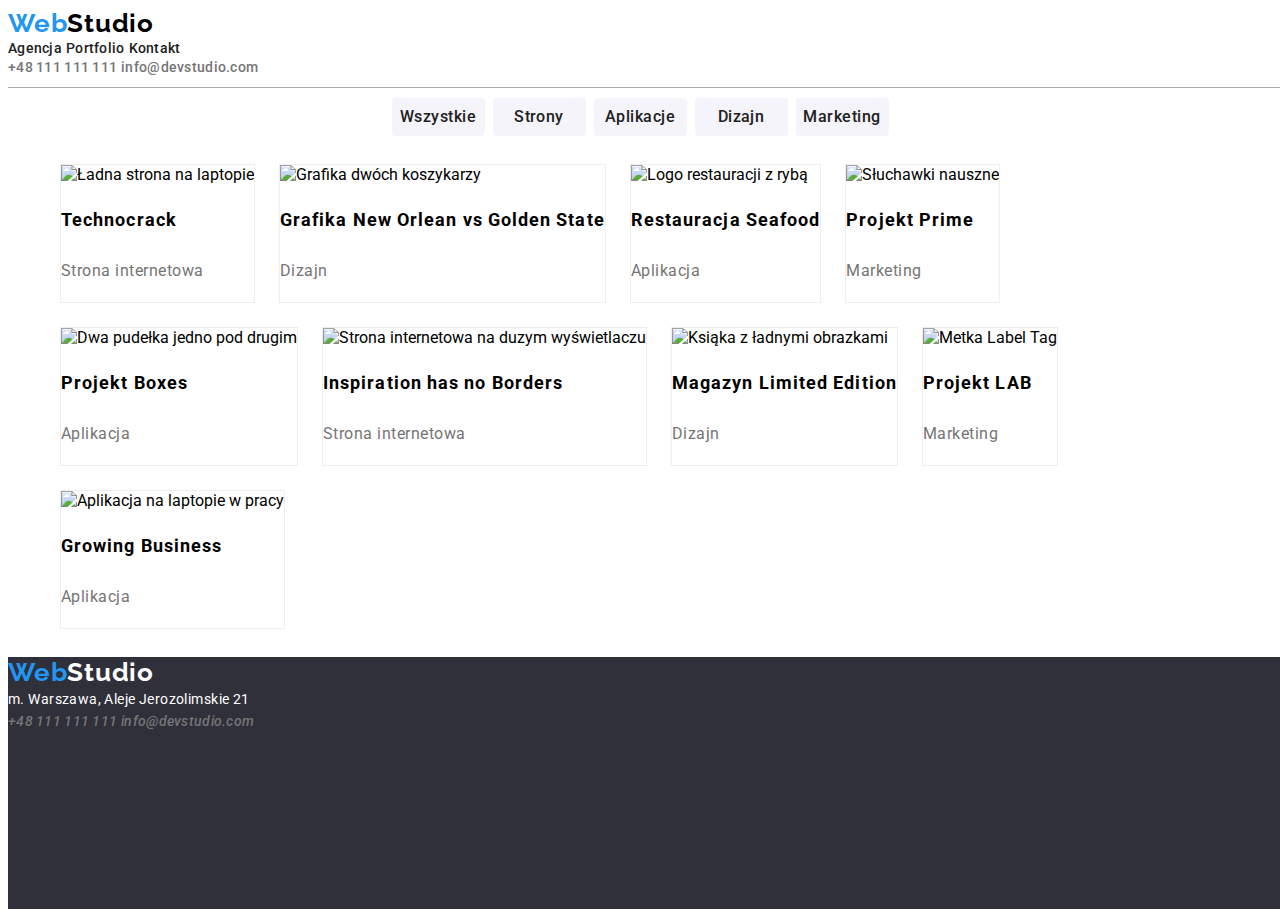
==== portfolio.html @ a6009a4e "More hotfixes." ====
<!DOCTYPE html>
<html lang="pl">
  <head>
    <meta charset="UTF-8" />
    <meta name="viewport" content="width=device-width, initial-scale=1.0" />
    <title>Portfolio.</title>
    <link rel="stylesheet" href="/css/portfolio.css" type="text/css" />
    <link rel="preconnect" href="https://fonts.googleapis.com" />
    <link rel="preconnect" href="https://fonts.gstatic.com" crossorigin />
    <link
      href="https://fonts.googleapis.com/css2?family=Raleway:wght@700&family=Roboto:wght@400;500;700;900&display=swap"
      rel="stylesheet"
    />
  </head>
  <body>
    <header class="header">
      <div class="header__position">
        <div class="logo__position">
          <a href="studio.html" class="logo"
            ><span class="first">Web</span>Studio</a
          >
        </div>
        <nav class="navi">
          <a href="#" target="_blank">Agencja</a>
          <a href="portfolio.html">Portfolio</a>
          <a href="#" target="_blank">Kontakt</a>
        </nav>
        <a href="tel:+48111111111" class="contact">+48 111 111 111</a>
        <a href="info@devstudio.com" class="contact">info@devstudio.com</a>
      </div>
    </header>
    <main>
      <div class="buttons">
        <button type="button" class="button">Wszystkie</button>
        <button type="button" class="button">Strony</button>
        <button type="button" class="button">Aplikacje</button>
        <button type="button" class="button">Dizajn</button>
        <button type="button" class="button">Marketing</button>
      </div>
      <!-- To do: FIGURE BELOW INSTEAD OF IMG -->
      <div class="container">
        <div class="container__position">
          <ul class="app__container">
            <li class="app__list">
              <img
                src="images-portfolio/img.jpg"
                alt="Ładna strona na laptopie"
                width="370px"
                height="294px"
              />
              <p class="app__item__header">Technocrack</p>
              <p class="app__item__description">Strona internetowa</p>
            </li>
            <li class="app__list">
              <img
                src="images-portfolio/img-2.jpg"
                alt="Grafika dwóch koszykarzy"
                width="370px"
                height="294px"
              />
              <p class="app__item__header">
                Grafika New Orlean vs Golden State
              </p>
              <p class="app__item__description">Dizajn</p>
            </li>
            <li class="app__list">
              <img
                src="images-portfolio/img-3.jpg"
                alt="Logo restauracji z rybą"
                width="370px"
                height="294px"
              />
              <p class="app__item__header">Restauracja Seafood</p>
              <p class="app__item__description">Aplikacja</p>
            </li>
            <li class="app__list">
              <img
                src="images-portfolio/img-4.jpg"
                alt="Słuchawki nauszne"
                width="370px"
                height="294px"
              />
              <p class="app__item__header">Projekt Prime</p>
              <p class="app__item__description">Marketing</p>
            </li>
            <li class="app__list">
              <img
                src="images-portfolio/img-5.jpg"
                alt="Dwa pudełka jedno pod drugim"
                width="370px"
                height="294px"
              />
              <p class="app__item__header">Projekt Boxes</p>
              <p class="app__item__description">Aplikacja</p>
            </li>
            <li class="app__list">
              <img
                src="images-portfolio/img-6.jpg"
                alt="Strona internetowa na duzym wyświetlaczu"
                width="370px"
                height="294px"
              />
              <p class="app__item__header">Inspiration has no Borders</p>
              <p class="app__item__description">Strona internetowa</p>
            </li>
            <li class="app__list">
              <img
                src="images-portfolio/img-7.jpg"
                alt="Ksiąka z ładnymi obrazkami"
                width="370px"
                height="294px"
              />
              <p class="app__item__header">Magazyn Limited Edition</p>
              <p class="app__item__description">Dizajn</p>
            </li>
            <li class="app__list">
              <img
                src="images-portfolio/img-8.jpg"
                alt="Metka Label Tag"
                width="370px"
                height="294px"
              />
              <p class="app__item__header">Projekt LAB</p>
              <p class="app__item__description">Marketing</p>
            </li>
            <li class="app__list">
              <img
                src="images-portfolio/img-9.jpg"
                alt="Aplikacja na laptopie w pracy"
                width="370px"
                height="294px"
              />
              <p class="app__item__header">Growing Business</p>
              <p class="app__item__description">Aplikacja</p>
            </li>
          </ul>
        </div>
      </div>
    </main>
    <footer>
      <div class="footer">
        <a href="#" target="_blank" class="logo"
          ><span class="logo__section">Web</span
          ><span class="logo__section__second">Studio</span></a
        >
        <address>
          <span class="city__street">m. Warszawa, Aleje Jerozolimskie 21 </span>
          <br />
          <a href="tel:+48111111111" class="foot contact">+48 111 111 111</a>
          <a href="mailto:info@devstudio.com" class="foot contact"
            >info@devstudio.com</a
          >
        </address>
      </div>
    </footer>
  </body>
</html>
---- css/portfolio.css ----
/* ADMIN */

:root {
  --brand-color: #2196f3;
  --brand-font: "Roboto", Arial, sans-serif;
}

* {
  box-sizing: border-box;
}

/* BODY */

body {
  font-family: var(--brand-font);
  color: #000;
}

/* HEADER */

.header {
  width: 1600px;
  height: 80px;
  border-bottom: solid 1px rgb(170, 170, 170);
}

.logo {
  font-family: Raleway;
  color: #000;
  font-size: 26px;
  font-weight: 700;
  letter-spacing: 0.78px;
  text-decoration: none;
}

.logo span {
  color: var(--brand-color);
}

.navi a {
  color: #212121;
  font-family: Roboto;
  font-size: 14px;
  font-weight: 500;
  letter-spacing: 0.28px;
  text-decoration: none;
}

.navi a:hover {
  color: var(--brand-color);
}

.contact {
  text-decoration: none;
  color: #757575;
  font-family: Roboto;
  font-size: 14px;
  font-weight: 500;
  letter-spacing: 0.28px;
}

.contact:hover {
  color: var(--brand-color);
}

/* MAIN CONTENT */

.buttons {
  padding-top: 10px;
  display: flex;
  justify-content: center;
  gap: 8px;
}

.button {
  color: #212121;
  text-align: center;
  font-family: Roboto;
  font-size: 16px;
  font-weight: 500;
  line-height: 26px; /* 162.5% */
  letter-spacing: 0.48px;
  width: 93px;
  height: 38px;
  flex-shrink: 0;
  border: 4px;
  border-radius: 4px;
  background: #f5f4fa;
  cursor: pointer;
}

.button:hover {
  color: #f5f4fa;
  border-radius: 4px;
  background: #2196f3;
  /* shadow-middle */
  box-shadow: 0px 2px 2px 0px rgba(0, 0, 0, 0.12),
    0px 1px 2px 0px rgba(0, 0, 0, 0.08), 0px 3px 1px 0px rgba(0, 0, 0, 0.1);
}

/* FOOTER */

.footer {
  background: #2f303a;
  width: 1600px;
  height: 252px;
}

.logo {
  text-decoration: none;
}

.footer .logo__section {
  color: var(--brand-color);
  font-family: Raleway;
  font-size: 26px;
  font-style: normal;
  font-weight: 700;
  line-height: normal;
  letter-spacing: 0.78px;
}

.footer .logo__section__second {
  color: #fff;
  font-family: Raleway;
  font-size: 26px;
  font-style: normal;
  font-weight: 700;
  line-height: normal;
  letter-spacing: 0.78px;
}

.footer .city__street {
  color: #fff;
  font-family: Roboto;
  font-size: 14px;
  font-style: normal;
  font-weight: 400;
  line-height: 24px;
  letter-spacing: 0.42px;
}

.foot .contact {
  color: rgba(255, 255, 255, 0.6);
  font-family: Roboto;
  font-size: 14px;
  font-style: normal;
  font-weight: 400;
  line-height: 24px;
  letter-spacing: 0.42px;
}

.foot:hover .contact:hover {
  color: var(--brand-color);
}

/* TESTS */

.container {
  max-width: 1200px;
  justify-content: center;
  display: flex;
}

.app__list {
  display: inline-block;
  border: 1px solid #eee;
  text-align: justify;
  margin: 12px;
}

.app__item__header {
  font-size: 18px;
  font-weight: 700;
  line-height: 36px;
  letter-spacing: 1.08px;
}

.app__item__description {
  color: #757575;
  font-size: 16px;
  font-weight: 400;
  line-height: 30px;
  letter-spacing: 0.48px;
}

.app__container {
  display: flex;
  flex-wrap: wrap;
}

.container__position {
  padding: 0;
}
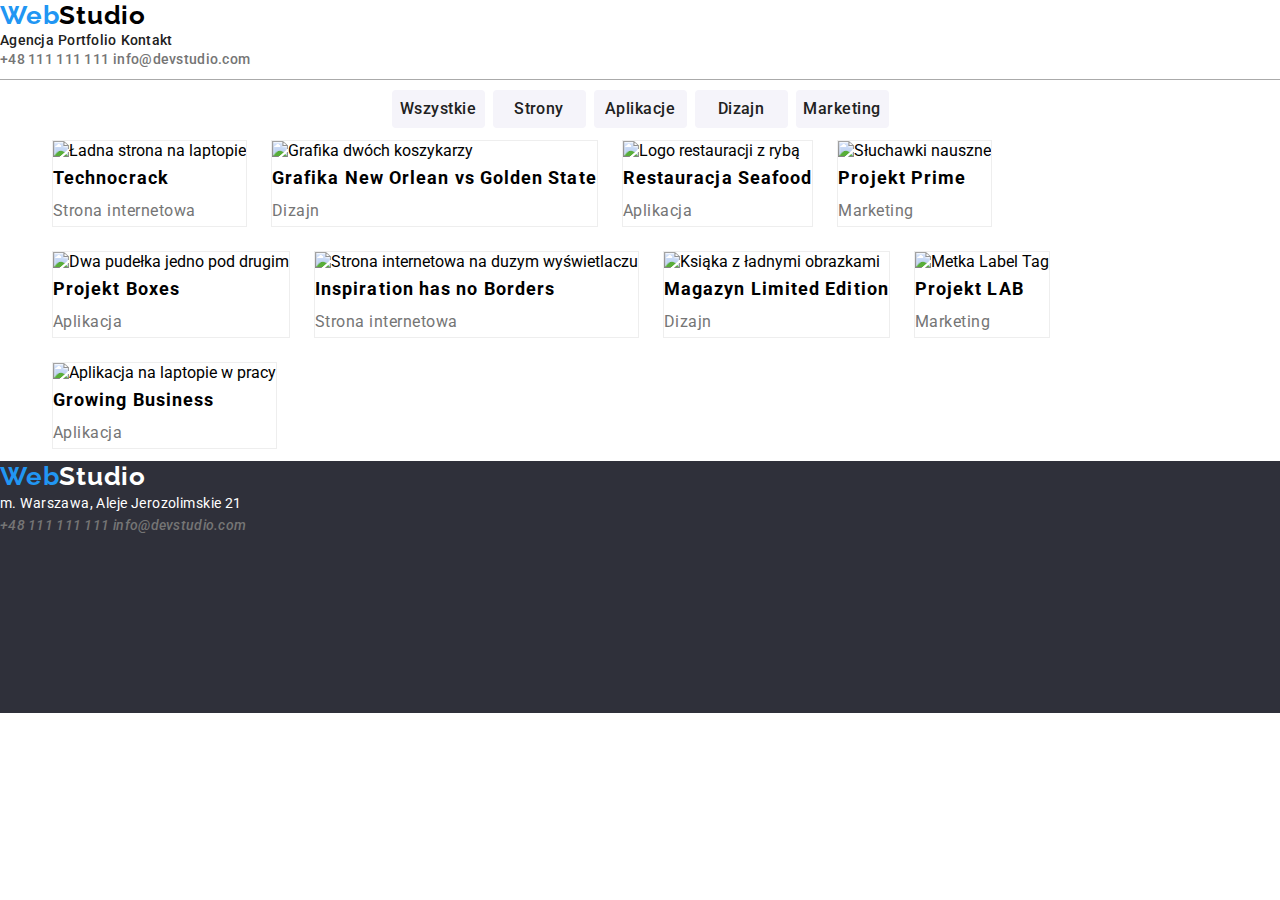
==== commit 5694966c: "portfolio main content list changed to figure list." ====
--- a/portfolio.html
+++ b/portfolio.html
@@ -10,6 +10,10 @@
     <link
       href="https://fonts.googleapis.com/css2?family=Raleway:wght@700&family=Roboto:wght@400;500;700;900&display=swap"
       rel="stylesheet"
+    />
+    <link
+      rel="stylesheet"
+      href="https://cdnjs.cloudflare.com/ajax/libs/normalize/8.0.1/normalize.min.css"
     />
   </head>
   <body>
@@ -42,6 +46,138 @@
         <div class="container__position">
           <ul class="app__container">
             <li class="app__list">
+              <figure>
+                <img
+                  src="images-portfolio/img.jpg"
+                  alt="Ładna strona na laptopie"
+                  width="370px"
+                  height="294px"
+                />
+                <figcaption>
+                  <p class="app__item__header">Technocrack</p>
+                  <p class="app__item__description">Strona internetowa</p>
+                </figcaption>
+              </figure>
+            </li>
+            <li class="app__list">
+              <figure>
+                <img
+                  src="images-portfolio/img-2.jpg"
+                  alt="Grafika dwóch koszykarzy"
+                  width="370px"
+                  height="294px"
+                />
+                <figcaption>
+                  <p class="app__item__header">
+                    Grafika New Orlean vs Golden State
+                  </p>
+                  <p class="app__item__description">Dizajn</p>
+                </figcaption>
+              </figure>
+            </li>
+            <li class="app__list">
+              <figure>
+                <img
+                  src="images-portfolio/img-3.jpg"
+                  alt="Logo restauracji z rybą"
+                  width="370px"
+                  height="294px"
+                />
+                <figcaption>
+                  <p class="app__item__header">Restauracja Seafood</p>
+                  <p class="app__item__description">Aplikacja</p>
+                </figcaption>
+              </figure>
+            </li>
+            <li class="app__list">
+              <figure>
+                <img
+                  src="images-portfolio/img-4.jpg"
+                  alt="Słuchawki nauszne"
+                  width="370px"
+                  height="294px"
+                />
+                <figcaption>
+                  <p class="app__item__header">Projekt Prime</p>
+                  <p class="app__item__description">Marketing</p>
+                </figcaption>
+              </figure>
+            </li>
+            <li class="app__list">
+              <figure>
+                <img
+                  src="images-portfolio/img-5.jpg"
+                  alt="Dwa pudełka jedno pod drugim"
+                  width="370px"
+                  height="294px"
+                />
+                <figcaption>
+                  <p class="app__item__header">Projekt Boxes</p>
+                  <p class="app__item__description">Aplikacja</p>
+                </figcaption>
+              </figure>
+            </li>
+            <li class="app__list">
+              <figure>
+                <img
+                  src="images-portfolio/img-6.jpg"
+                  alt="Strona internetowa na duzym wyświetlaczu"
+                  width="370px"
+                  height="294px"
+                />
+                <figcaption>
+                  <p class="app__item__header">Inspiration has no Borders</p>
+                  <p class="app__item__description">Strona internetowa</p>
+                </figcaption>
+              </figure>
+            </li>
+            <li class="app__list">
+              <figure>
+                <img
+                  src="images-portfolio/img-7.jpg"
+                  alt="Ksiąka z ładnymi obrazkami"
+                  width="370px"
+                  height="294px"
+                />
+                <figcaption>
+                  <p class="app__item__header">Magazyn Limited Edition</p>
+                  <p class="app__item__description">Dizajn</p>
+                </figcaption>
+              </figure>
+            </li>
+            <li class="app__list">
+              <figure>
+                <img
+                  src="images-portfolio/img-8.jpg"
+                  alt="Metka Label Tag"
+                  width="370px"
+                  height="294px"
+                />
+                <figcaption>
+                  <p class="app__item__header">Projekt LAB</p>
+                  <p class="app__item__description">Marketing</p>
+                </figcaption>
+              </figure>
+            </li>
+            <li class="app__list">
+              <figure>
+                <img
+                  src="images-portfolio/img-9.jpg"
+                  alt="Aplikacja na laptopie w pracy"
+                  width="370px"
+                  height="294px"
+                />
+                <figcaption>
+                  <p class="app__item__header">Growing Business</p>
+                  <p class="app__item__description">Aplikacja</p>
+                </figcaption>
+              </figure>
+            </li>
+          </ul>
+        </div>
+        <!-- <div class="container__position">
+          <ul class="app__container">
+            <li class="app__list">
               <img
                 src="images-portfolio/img.jpg"
                 alt="Ładna strona na laptopie"
@@ -134,7 +270,7 @@
               <p class="app__item__description">Aplikacja</p>
             </li>
           </ul>
-        </div>
+        </div> -->
       </div>
     </main>
     <footer>
--- a/css/portfolio.css
+++ b/css/portfolio.css
@@ -7,6 +7,7 @@
 
 * {
   box-sizing: border-box;
+  margin: 0;
 }
 
 /* BODY */
@@ -19,7 +20,7 @@
 /* HEADER */
 
 .header {
-  width: 1600px;
+  /* width: 1600px; */
   height: 80px;
   border-bottom: solid 1px rgb(170, 170, 170);
 }
@@ -39,7 +40,7 @@
 
 .navi a {
   color: #212121;
-  font-family: Roboto;
+  font-family: var(--brand-font);
   font-size: 14px;
   font-weight: 500;
   letter-spacing: 0.28px;
@@ -53,7 +54,7 @@
 .contact {
   text-decoration: none;
   color: #757575;
-  font-family: Roboto;
+  font-family: var(--brand-font);
   font-size: 14px;
   font-weight: 500;
   letter-spacing: 0.28px;
@@ -65,6 +66,10 @@
 
 /* MAIN CONTENT */
 
+.main__content.container {
+  display: flex;
+}
+
 .buttons {
   padding-top: 10px;
   display: flex;
@@ -75,7 +80,7 @@
 .button {
   color: #212121;
   text-align: center;
-  font-family: Roboto;
+  font-family: var(--brand-font);
   font-size: 16px;
   font-weight: 500;
   line-height: 26px; /* 162.5% */
@@ -92,7 +97,7 @@
 .button:hover {
   color: #f5f4fa;
   border-radius: 4px;
-  background: #2196f3;
+  background: var(--brand-color);
   /* shadow-middle */
   box-shadow: 0px 2px 2px 0px rgba(0, 0, 0, 0.12),
     0px 1px 2px 0px rgba(0, 0, 0, 0.08), 0px 3px 1px 0px rgba(0, 0, 0, 0.1);
@@ -132,7 +137,7 @@
 
 .footer .city__street {
   color: #fff;
-  font-family: Roboto;
+  font-family: var(--brand-font);
   font-size: 14px;
   font-style: normal;
   font-weight: 400;
@@ -142,7 +147,7 @@
 
 .foot .contact {
   color: rgba(255, 255, 255, 0.6);
-  font-family: Roboto;
+  font-family: var(--brand-font);
   font-size: 14px;
   font-style: normal;
   font-weight: 400;
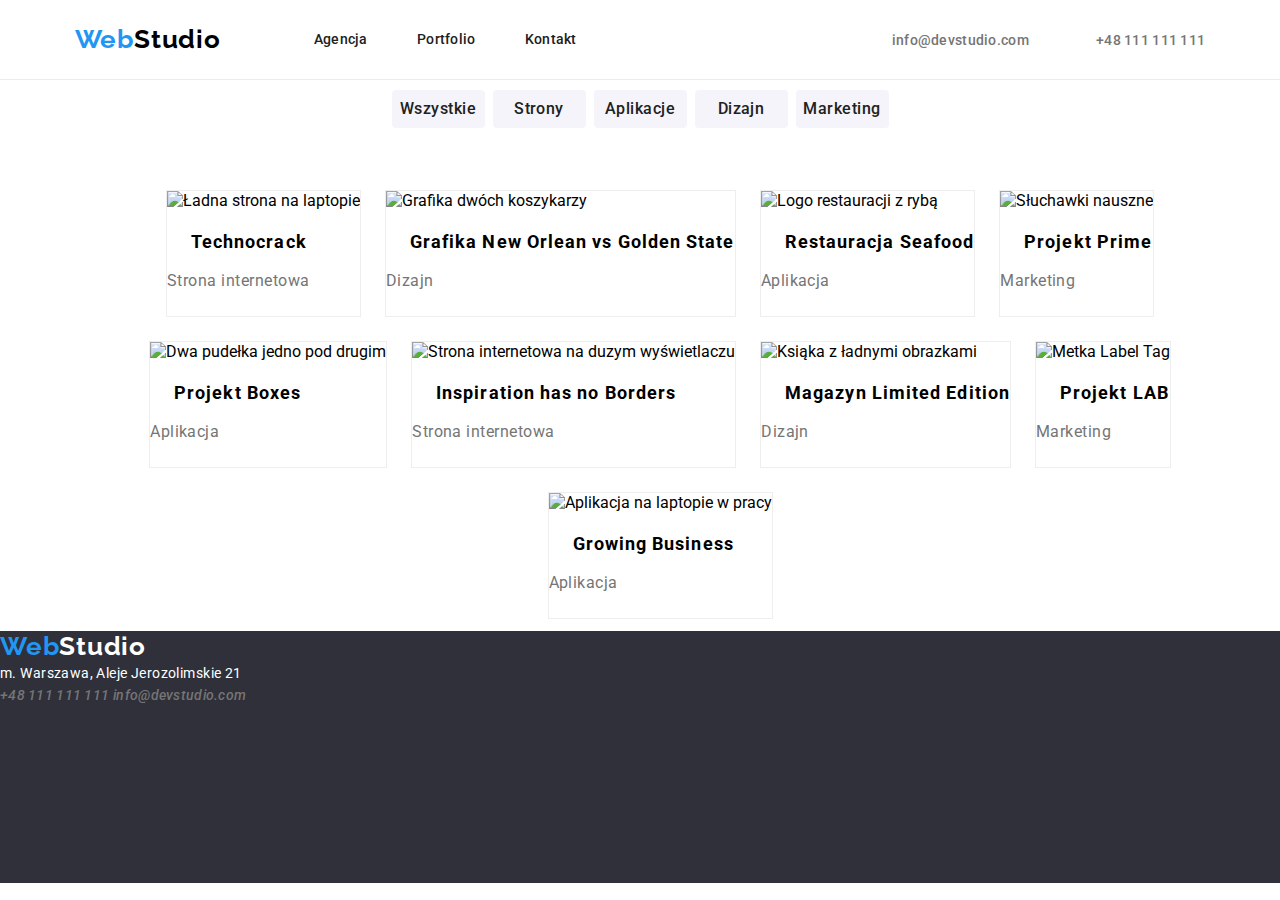
==== commit 4c0d9e0c: "Studio header fix, lorem section fix, portfolio width/height items fix." ====
--- a/portfolio.html
+++ b/portfolio.html
@@ -18,19 +18,51 @@
   </head>
   <body>
     <header class="header">
-      <div class="header__position">
-        <div class="logo__position">
-          <a href="studio.html" class="logo"
-            ><span class="first">Web</span>Studio</a
-          >
+      <div class="header__position container">
+        <a href="studio.html" class="logo-title"
+          ><span class="logo-section">Web</span>Studio</a
+        >
+        <div class="header__flex">
+          <nav class="navi">
+            <ul class="header__menu">
+              <li class="header__menu__list">
+                <a class="header__menu__text" href="studio.html">Agencja</a>
+              </li>
+              <li class="header__menu__list">
+                <a class="header__menu__text" href="portfolio.html"
+                  >Portfolio</a
+                >
+              </li>
+              <li class="header__menu__list">
+                <a class="header__menu__text" href="#" target="_blank"
+                  >Kontakt</a
+                >
+              </li>
+            </ul>
+          </nav>
+
+          <!-- Contact -->
+          <div class="contact__display">
+            <ul class="header__contact">
+              <li class="header__contact__item">
+                <a
+                  class="header__contact__text"
+                  href="mailto:info@devstudio.com"
+                >
+                  info@devstudio.com</a
+                >
+              </li>
+              <li class="header__contact__item">
+                <a class="header__contact__text" href="tel:+48111111111">
+                  <svg class="header__contact__icon" width="10" height="14">
+                    <use href="images/icons.svg#icon-telephone"></use>
+                  </svg>
+                  +48 111 111 111</a
+                >
+              </li>
+            </ul>
+          </div>
         </div>
-        <nav class="navi">
-          <a href="#" target="_blank">Agencja</a>
-          <a href="portfolio.html">Portfolio</a>
-          <a href="#" target="_blank">Kontakt</a>
-        </nav>
-        <a href="tel:+48111111111" class="contact">+48 111 111 111</a>
-        <a href="info@devstudio.com" class="contact">info@devstudio.com</a>
       </div>
     </header>
     <main>
@@ -41,7 +73,6 @@
         <button type="button" class="button">Dizajn</button>
         <button type="button" class="button">Marketing</button>
       </div>
-      <!-- To do: FIGURE BELOW INSTEAD OF IMG -->
       <div class="container">
         <div class="container__position">
           <ul class="app__container">
@@ -50,11 +81,9 @@
                 <img
                   src="images-portfolio/img.jpg"
                   alt="Ładna strona na laptopie"
-                  width="370px"
-                  height="294px"
-                />
-                <figcaption>
-                  <p class="app__item__header">Technocrack</p>
+                />
+                <figcaption>
+                  <h4 class="app__item__header">Technocrack</h4>
                   <p class="app__item__description">Strona internetowa</p>
                 </figcaption>
               </figure>
@@ -64,13 +93,11 @@
                 <img
                   src="images-portfolio/img-2.jpg"
                   alt="Grafika dwóch koszykarzy"
-                  width="370px"
-                  height="294px"
-                />
-                <figcaption>
-                  <p class="app__item__header">
+                />
+                <figcaption>
+                  <h4 class="app__item__header">
                     Grafika New Orlean vs Golden State
-                  </p>
+                  </h4>
                   <p class="app__item__description">Dizajn</p>
                 </figcaption>
               </figure>
@@ -80,25 +107,18 @@
                 <img
                   src="images-portfolio/img-3.jpg"
                   alt="Logo restauracji z rybą"
-                  width="370px"
-                  height="294px"
-                />
-                <figcaption>
-                  <p class="app__item__header">Restauracja Seafood</p>
+                />
+                <figcaption>
+                  <h4 class="app__item__header">Restauracja Seafood</h4>
                   <p class="app__item__description">Aplikacja</p>
                 </figcaption>
               </figure>
             </li>
             <li class="app__list">
               <figure>
-                <img
-                  src="images-portfolio/img-4.jpg"
-                  alt="Słuchawki nauszne"
-                  width="370px"
-                  height="294px"
-                />
-                <figcaption>
-                  <p class="app__item__header">Projekt Prime</p>
+                <img src="images-portfolio/img-4.jpg" alt="Słuchawki nauszne" />
+                <figcaption>
+                  <h4 class="app__item__header">Projekt Prime</h4>
                   <p class="app__item__description">Marketing</p>
                 </figcaption>
               </figure>
@@ -108,11 +128,9 @@
                 <img
                   src="images-portfolio/img-5.jpg"
                   alt="Dwa pudełka jedno pod drugim"
-                  width="370px"
-                  height="294px"
-                />
-                <figcaption>
-                  <p class="app__item__header">Projekt Boxes</p>
+                />
+                <figcaption>
+                  <h4 class="app__item__header">Projekt Boxes</h4>
                   <p class="app__item__description">Aplikacja</p>
                 </figcaption>
               </figure>
@@ -122,11 +140,9 @@
                 <img
                   src="images-portfolio/img-6.jpg"
                   alt="Strona internetowa na duzym wyświetlaczu"
-                  width="370px"
-                  height="294px"
-                />
-                <figcaption>
-                  <p class="app__item__header">Inspiration has no Borders</p>
+                />
+                <figcaption>
+                  <h4 class="app__item__header">Inspiration has no Borders</h4>
                   <p class="app__item__description">Strona internetowa</p>
                 </figcaption>
               </figure>
@@ -136,25 +152,18 @@
                 <img
                   src="images-portfolio/img-7.jpg"
                   alt="Ksiąka z ładnymi obrazkami"
-                  width="370px"
-                  height="294px"
-                />
-                <figcaption>
-                  <p class="app__item__header">Magazyn Limited Edition</p>
+                />
+                <figcaption>
+                  <h4 class="app__item__header">Magazyn Limited Edition</h4>
                   <p class="app__item__description">Dizajn</p>
                 </figcaption>
               </figure>
             </li>
             <li class="app__list">
               <figure>
-                <img
-                  src="images-portfolio/img-8.jpg"
-                  alt="Metka Label Tag"
-                  width="370px"
-                  height="294px"
-                />
-                <figcaption>
-                  <p class="app__item__header">Projekt LAB</p>
+                <img src="images-portfolio/img-8.jpg" alt="Metka Label Tag" />
+                <figcaption>
+                  <h4 class="app__item__header">Projekt LAB</h4>
                   <p class="app__item__description">Marketing</p>
                 </figcaption>
               </figure>
@@ -164,113 +173,15 @@
                 <img
                   src="images-portfolio/img-9.jpg"
                   alt="Aplikacja na laptopie w pracy"
-                  width="370px"
-                  height="294px"
-                />
-                <figcaption>
-                  <p class="app__item__header">Growing Business</p>
+                />
+                <figcaption>
+                  <h4 class="app__item__header">Growing Business</h4>
                   <p class="app__item__description">Aplikacja</p>
                 </figcaption>
               </figure>
             </li>
           </ul>
         </div>
-        <!-- <div class="container__position">
-          <ul class="app__container">
-            <li class="app__list">
-              <img
-                src="images-portfolio/img.jpg"
-                alt="Ładna strona na laptopie"
-                width="370px"
-                height="294px"
-              />
-              <p class="app__item__header">Technocrack</p>
-              <p class="app__item__description">Strona internetowa</p>
-            </li>
-            <li class="app__list">
-              <img
-                src="images-portfolio/img-2.jpg"
-                alt="Grafika dwóch koszykarzy"
-                width="370px"
-                height="294px"
-              />
-              <p class="app__item__header">
-                Grafika New Orlean vs Golden State
-              </p>
-              <p class="app__item__description">Dizajn</p>
-            </li>
-            <li class="app__list">
-              <img
-                src="images-portfolio/img-3.jpg"
-                alt="Logo restauracji z rybą"
-                width="370px"
-                height="294px"
-              />
-              <p class="app__item__header">Restauracja Seafood</p>
-              <p class="app__item__description">Aplikacja</p>
-            </li>
-            <li class="app__list">
-              <img
-                src="images-portfolio/img-4.jpg"
-                alt="Słuchawki nauszne"
-                width="370px"
-                height="294px"
-              />
-              <p class="app__item__header">Projekt Prime</p>
-              <p class="app__item__description">Marketing</p>
-            </li>
-            <li class="app__list">
-              <img
-                src="images-portfolio/img-5.jpg"
-                alt="Dwa pudełka jedno pod drugim"
-                width="370px"
-                height="294px"
-              />
-              <p class="app__item__header">Projekt Boxes</p>
-              <p class="app__item__description">Aplikacja</p>
-            </li>
-            <li class="app__list">
-              <img
-                src="images-portfolio/img-6.jpg"
-                alt="Strona internetowa na duzym wyświetlaczu"
-                width="370px"
-                height="294px"
-              />
-              <p class="app__item__header">Inspiration has no Borders</p>
-              <p class="app__item__description">Strona internetowa</p>
-            </li>
-            <li class="app__list">
-              <img
-                src="images-portfolio/img-7.jpg"
-                alt="Ksiąka z ładnymi obrazkami"
-                width="370px"
-                height="294px"
-              />
-              <p class="app__item__header">Magazyn Limited Edition</p>
-              <p class="app__item__description">Dizajn</p>
-            </li>
-            <li class="app__list">
-              <img
-                src="images-portfolio/img-8.jpg"
-                alt="Metka Label Tag"
-                width="370px"
-                height="294px"
-              />
-              <p class="app__item__header">Projekt LAB</p>
-              <p class="app__item__description">Marketing</p>
-            </li>
-            <li class="app__list">
-              <img
-                src="images-portfolio/img-9.jpg"
-                alt="Aplikacja na laptopie w pracy"
-                width="370px"
-                height="294px"
-              />
-              <p class="app__item__header">Growing Business</p>
-              <p class="app__item__description">Aplikacja</p>
-            </li>
-          </ul>
-        </div> -->
       </div>
     </main>
     <footer>
--- a/css/portfolio.css
+++ b/css/portfolio.css
@@ -5,11 +5,24 @@
   --brand-font: "Roboto", Arial, sans-serif;
 }
 
-* {
+*,
+*::before,
+*::after {
   box-sizing: border-box;
   margin: 0;
 }
 
+.container {
+  min-width: 1200px;
+  margin-left: auto;
+  margin-right: auto;
+}
+
+.section {
+  margin-top: 94px;
+  margin-bottom: 94px;
+}
+
 /* BODY */
 
 body {
@@ -20,47 +33,130 @@
 /* HEADER */
 
 .header {
-  /* width: 1600px; */
-  height: 80px;
-  border-bottom: solid 1px rgb(170, 170, 170);
-}
-
-.logo {
+  border-bottom: 1px solid #ececec;
+  display: flex;
+  width: 100%;
+  max-height: 80px;
+  flex-shrink: 0;
+}
+
+.header__position {
+  display: flex;
+}
+
+.logo-title {
+  color: #000000;
+  font-family: Raleway, sans-serif;
+  font-size: 26px;
+  font-style: normal;
+  font-weight: 700;
+  line-height: normal;
+  letter-spacing: 0.78px;
+  text-decoration: none;
+  margin-top: 24px;
+  margin-bottom: 25px;
+  padding: 0px;
+}
+
+.logo-title .logo-section {
+  color: var(--brand-color);
   font-family: Raleway;
-  color: #000;
   font-size: 26px;
-  font-weight: 700;
+  font-style: normal;
+  font-weight: 700;
+  line-height: normal;
   letter-spacing: 0.78px;
-  text-decoration: none;
-}
-
-.logo span {
-  color: var(--brand-color);
-}
-
-.navi a {
+}
+
+nav.navi {
+  display: flex;
+  align-items: center;
+}
+
+.header__menu {
+  font-weight: 500;
+  font-size: 14px;
+  list-style: none;
+  line-height: 1.14;
+  letter-spacing: 0.28px;
+  padding-left: 93px;
+  /* margin-top: 8px;
+  margin-bottom: 0px; */
+}
+
+.header__menu__list {
+  padding-right: 46px;
+}
+
+.header__menu a {
   color: #212121;
-  font-family: var(--brand-font);
-  font-size: 14px;
-  font-weight: 500;
-  letter-spacing: 0.28px;
-  text-decoration: none;
-}
-
-.navi a:hover {
-  color: var(--brand-color);
+  font-size: 14px;
+  font-weight: 500;
+  line-height: normal;
+  letter-spacing: 0.28px;
+  text-decoration: none;
+}
+
+.header__menu a:hover {
+  color: var(--brand-color);
+  font-size: 14px;
+  font-weight: 500;
+  line-height: normal;
+  letter-spacing: 0.28px;
 }
 
 .contact {
-  text-decoration: none;
   color: #757575;
-  font-family: var(--brand-font);
-  font-size: 14px;
-  font-weight: 500;
-  letter-spacing: 0.28px;
+  font-size: 14px;
+  font-weight: 500;
+  line-height: normal;
+  letter-spacing: 0.28px;
+  text-decoration: none;
 }
 
 .contact:hover {
+  color: var(--brand-color);
+  font-size: 14px;
+  font-weight: 500;
+  line-height: normal;
+  letter-spacing: 0.28px;
+}
+
+.contact__display {
+  display: flex;
+  align-items: center;
+}
+
+.header__contact {
+  list-style: none;
+  padding-left: 219px;
+}
+
+.header__menu,
+.header__menu__list,
+.header__contact__item {
+  display: inline-block;
+}
+
+.header__contact__item {
+  margin-left: 50px;
+}
+
+.header__flex {
+  display: flex;
+}
+
+.header__contact__text {
+  text-decoration: none;
+  color: #757575;
+  font-family: var(--brand-font);
+  font-size: 14px;
+  font-weight: 500;
+  line-height: normal;
+  letter-spacing: 0.28px;
+}
+
+.header__contact__text:hover {
   color: var(--brand-color);
 }
 
@@ -162,7 +258,7 @@
 /* TESTS */
 
 .container {
-  max-width: 1200px;
+  /* max-width: 1200px; */
   justify-content: center;
   display: flex;
 }
@@ -177,9 +273,13 @@
 .app__item__header {
   font-size: 18px;
   font-weight: 700;
-  line-height: 36px;
+  line-height: 48px;
   letter-spacing: 1.08px;
-}
+  padding-left: 24px;
+  padding-top: 8px;
+}
+
+/* PADDING? */
 
 .app__item__description {
   color: #757575;
@@ -187,13 +287,16 @@
   font-weight: 400;
   line-height: 30px;
   letter-spacing: 0.48px;
+  padding-bottom: 20px;
 }
 
 .app__container {
   display: flex;
   flex-wrap: wrap;
+  justify-content: center;
 }
 
 .container__position {
   padding: 0;
-}
+  margin-top: 50px;
+}
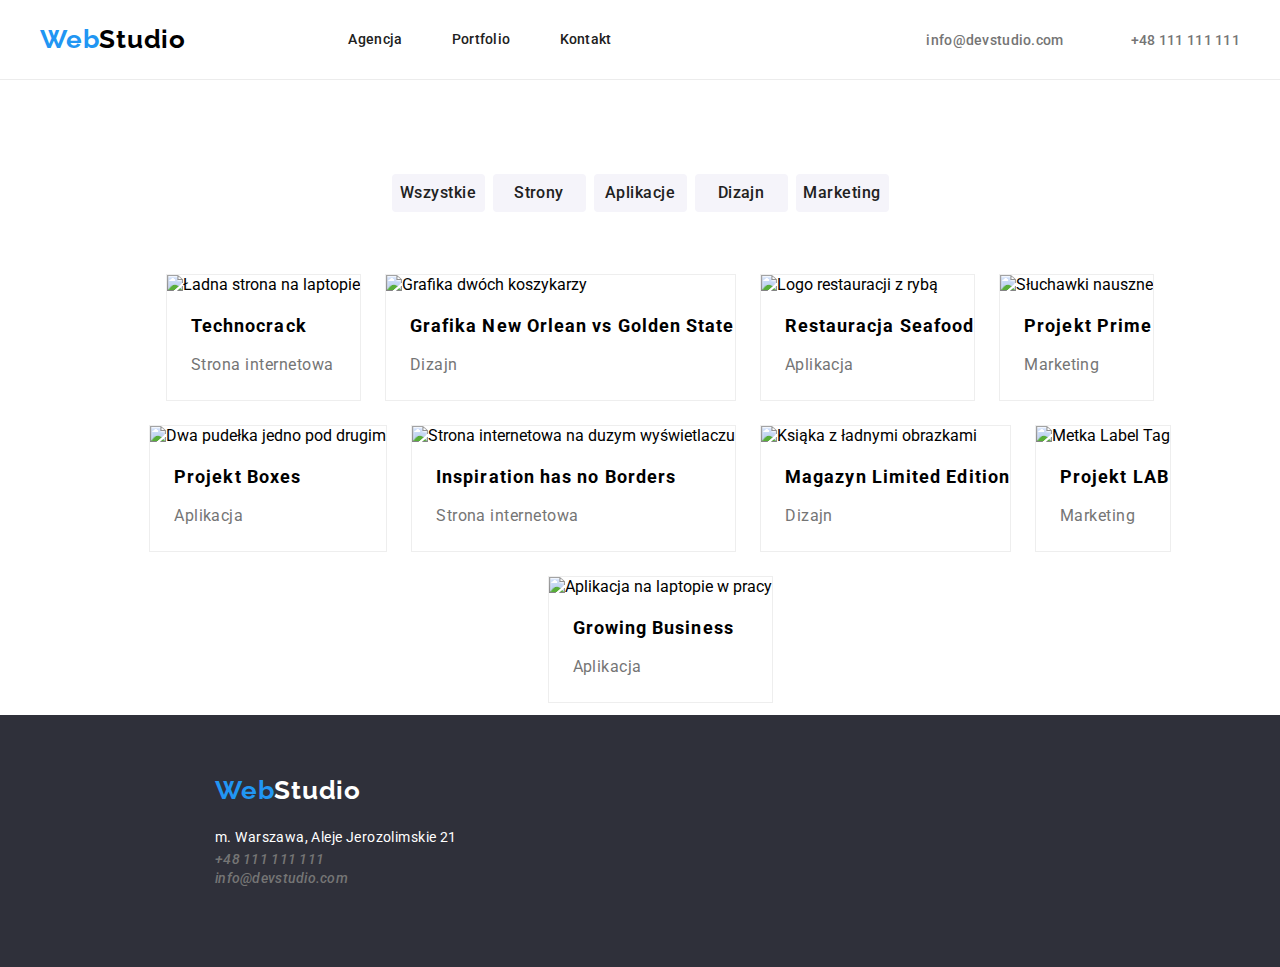
==== commit 3046a75a: "Footer copy paste." ====
--- a/portfolio.html
+++ b/portfolio.html
@@ -185,16 +185,21 @@
       </div>
     </main>
     <footer>
-      <div class="footer">
-        <a href="#" target="_blank" class="logo"
-          ><span class="logo__section">Web</span
-          ><span class="logo__section__second">Studio</span></a
+      <div class="footer container">
+        <a href="studio.html" class="logo"
+          ><span class="logo-section">Web</span
+          ><span class="logo-section-second">Studio</span></a
         >
-        <address>
-          <span class="city__street">m. Warszawa, Aleje Jerozolimskie 21 </span>
+        <address class="address__position">
+          <span class="city__street footer__gap"
+            >m. Warszawa, Aleje Jerozolimskie 21
+          </span>
           <br />
-          <a href="tel:+48111111111" class="foot contact">+48 111 111 111</a>
-          <a href="mailto:info@devstudio.com" class="foot contact"
+          <a href="tel:+48111111111" class="foot contact gooter__hap"
+            >+48 111 111 111</a
+          >
+          <br />
+          <a href="mailto:info@devstudio.com" class="foot contact footer__gap"
             >info@devstudio.com</a
           >
         </address>
--- a/css/portfolio.css
+++ b/css/portfolio.css
@@ -40,8 +40,9 @@
   flex-shrink: 0;
 }
 
-.header__position {
-  display: flex;
+.container.header__position {
+  display: flex;
+  justify-content: space-between;
 }
 
 .logo-title {
@@ -167,7 +168,7 @@
 }
 
 .buttons {
-  padding-top: 10px;
+  padding-top: 94px;
   display: flex;
   justify-content: center;
   gap: 8px;
@@ -199,69 +200,7 @@
     0px 1px 2px 0px rgba(0, 0, 0, 0.08), 0px 3px 1px 0px rgba(0, 0, 0, 0.1);
 }
 
-/* FOOTER */
-
-.footer {
-  background: #2f303a;
-  width: 1600px;
-  height: 252px;
-}
-
-.logo {
-  text-decoration: none;
-}
-
-.footer .logo__section {
-  color: var(--brand-color);
-  font-family: Raleway;
-  font-size: 26px;
-  font-style: normal;
-  font-weight: 700;
-  line-height: normal;
-  letter-spacing: 0.78px;
-}
-
-.footer .logo__section__second {
-  color: #fff;
-  font-family: Raleway;
-  font-size: 26px;
-  font-style: normal;
-  font-weight: 700;
-  line-height: normal;
-  letter-spacing: 0.78px;
-}
-
-.footer .city__street {
-  color: #fff;
-  font-family: var(--brand-font);
-  font-size: 14px;
-  font-style: normal;
-  font-weight: 400;
-  line-height: 24px;
-  letter-spacing: 0.42px;
-}
-
-.foot .contact {
-  color: rgba(255, 255, 255, 0.6);
-  font-family: var(--brand-font);
-  font-size: 14px;
-  font-style: normal;
-  font-weight: 400;
-  line-height: 24px;
-  letter-spacing: 0.42px;
-}
-
-.foot:hover .contact:hover {
-  color: var(--brand-color);
-}
-
-/* TESTS */
-
-.container {
-  /* max-width: 1200px; */
-  justify-content: center;
-  display: flex;
-}
+/* APP SECTION */
 
 .app__list {
   display: inline-block;
@@ -288,6 +227,7 @@
   line-height: 30px;
   letter-spacing: 0.48px;
   padding-bottom: 20px;
+  padding-left: 24px;
 }
 
 .app__container {
@@ -300,3 +240,67 @@
   padding: 0;
   margin-top: 50px;
 }
+
+/* FOOTER */
+
+/* footer */
+
+.footer {
+  background: #2f303a;
+  width: 100%;
+  height: 252px;
+  padding-left: 215px;
+  padding-top: 60px;
+}
+
+.logo {
+  text-decoration: none;
+}
+
+.footer .logo-section {
+  color: var(--brand-color);
+  font-family: Raleway;
+  font-size: 26px;
+  font-style: normal;
+  font-weight: 700;
+  line-height: normal;
+  letter-spacing: 0.78px;
+}
+
+.footer .logo-section-second {
+  color: #fff;
+  font-family: Raleway;
+  font-size: 26px;
+  font-style: normal;
+  font-weight: 700;
+  line-height: normal;
+  letter-spacing: 0.78px;
+}
+
+.footer .city__street {
+  color: #fff;
+  font-family: var(--brand-font);
+  font-size: 14px;
+  font-style: normal;
+  font-weight: 400;
+  line-height: 24px;
+  letter-spacing: 0.42px;
+}
+
+.foot .contact {
+  color: rgba(255, 255, 255, 0.6);
+  font-family: var(--brand-font);
+  font-size: 14px;
+  font-style: normal;
+  font-weight: 400;
+  line-height: 24px;
+  letter-spacing: 0.42px;
+}
+
+.foot:hover .contact:hover {
+  color: var(--brand-color);
+}
+
+.address__position {
+  margin: 20px 0px;
+}
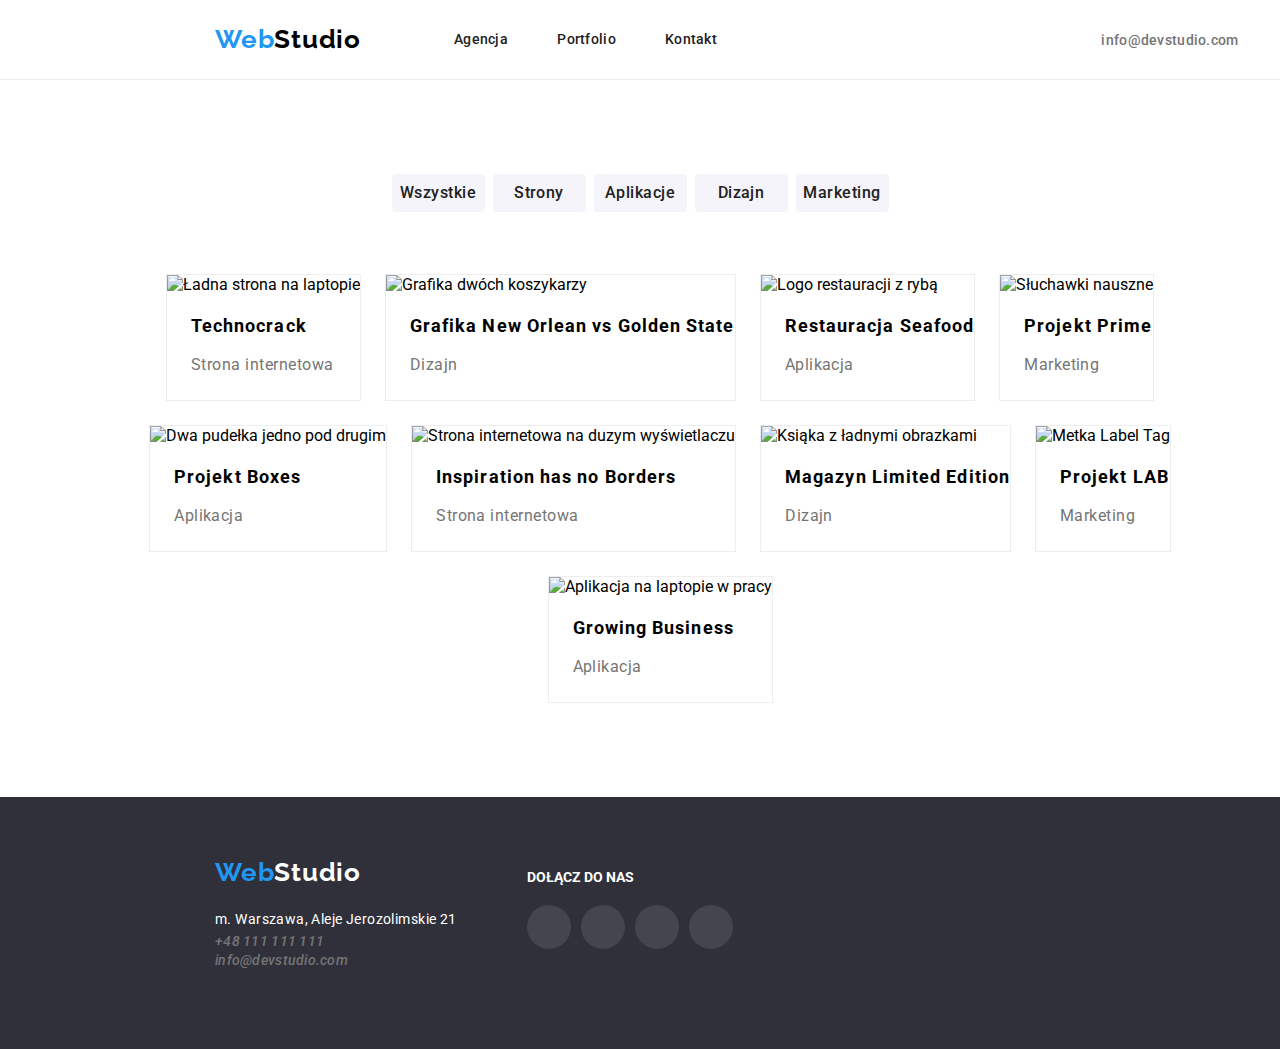
==== commit a1583da6: "Portfolio footer contact list (join us)." ====
--- a/portfolio.html
+++ b/portfolio.html
@@ -13,7 +13,10 @@
     />
     <link
       rel="stylesheet"
-      href="https://cdnjs.cloudflare.com/ajax/libs/normalize/8.0.1/normalize.min.css"
+      href="https://cdnjs.cloudflare.com/ajax/libs/modern-normalize/2.0.0/modern-normalize.min.css"
+      integrity="sha512-4xo8blKMVCiXpTaLzQSLSw3KFOVPWhm/TRtuPVc4WG6kUgjH6J03IBuG7JZPkcWMxJ5huwaBpOpnwYElP/m6wg=="
+      crossorigin="anonymous"
+      referrerpolicy="no-referrer"
     />
   </head>
   <body>
@@ -186,23 +189,58 @@
     </main>
     <footer>
       <div class="footer container">
-        <a href="studio.html" class="logo"
-          ><span class="logo-section">Web</span
-          ><span class="logo-section-second">Studio</span></a
-        >
-        <address class="address__position">
-          <span class="city__street footer__gap"
-            >m. Warszawa, Aleje Jerozolimskie 21
-          </span>
-          <br />
-          <a href="tel:+48111111111" class="foot contact gooter__hap"
-            >+48 111 111 111</a
+        <div class="foot__contact">
+          <a href="studio.html" class="logo"
+            ><span class="logo-section">Web</span
+            ><span class="logo-section-second">Studio</span></a
           >
-          <br />
-          <a href="mailto:info@devstudio.com" class="foot contact footer__gap"
-            >info@devstudio.com</a
-          >
-        </address>
+          <address class="address__position">
+            <span class="city__street footer__gap"
+              >m. Warszawa, Aleje Jerozolimskie 21
+            </span>
+            <br />
+            <a href="tel:+48111111111" class="foot contact gooter__hap"
+              >+48 111 111 111</a
+            >
+            <br />
+            <a href="mailto:info@devstudio.com" class="foot contact footer__gap"
+              >info@devstudio.com</a
+            >
+          </address>
+        </div>
+        <div class="join__us">
+          <h3 class="join__us__text">DOŁĄCZ DO NAS</h3>
+          <ul class="footer__social__list">
+            <li class="footer__socials__item">
+              <a href="#">
+                <svg class="footer__social">
+                  <use href="images/sprite.svg#icon-instagram"></use>
+                </svg>
+              </a>
+            </li>
+            <li class="footer__socials__item">
+              <a href="#">
+                <svg class="footer__social">
+                  <use href="images/sprite.svg#icon-twitter"></use>
+                </svg>
+              </a>
+            </li>
+            <li class="footer__socials__item">
+              <a href="#">
+                <svg class="footer__social">
+                  <use href="images/sprite.svg#icon-facebook"></use>
+                </svg>
+              </a>
+            </li>
+            <li class="footer__socials__item">
+              <a href="#">
+                <svg class="footer__social">
+                  <use href="images/sprite.svg#icon-linkedin2"></use>
+                </svg>
+              </a>
+            </li>
+          </ul>
+        </div>
       </div>
     </footer>
   </body>
--- a/css/portfolio.css
+++ b/css/portfolio.css
@@ -14,8 +14,7 @@
 
 .container {
   min-width: 1200px;
-  margin-left: auto;
-  margin-right: auto;
+  margin: auto;
 }
 
 .section {
@@ -40,9 +39,10 @@
   flex-shrink: 0;
 }
 
-.container.header__position {
-  display: flex;
-  justify-content: space-between;
+.header__position {
+  display: flex;
+  margin: 0px 215px;
+  width: 100%;
 }
 
 .logo-title {
@@ -85,7 +85,7 @@
   margin-bottom: 0px; */
 }
 
-.header__menu__list {
+.header__menu__list:not(:last-child) {
   padding-right: 46px;
 }
 
@@ -145,6 +145,8 @@
 
 .header__flex {
   display: flex;
+  justify-content: space-between;
+  flex-grow: 1;
 }
 
 .header__contact__text {
@@ -218,8 +220,6 @@
   padding-top: 8px;
 }
 
-/* PADDING? */
-
 .app__item__description {
   color: #757575;
   font-size: 16px;
@@ -234,6 +234,7 @@
   display: flex;
   flex-wrap: wrap;
   justify-content: center;
+  padding-bottom: 82px;
 }
 
 .container__position {
@@ -242,8 +243,6 @@
 }
 
 /* FOOTER */
-
-/* footer */
 
 .footer {
   background: #2f303a;
@@ -251,6 +250,7 @@
   height: 252px;
   padding-left: 215px;
   padding-top: 60px;
+  display: flex;
 }
 
 .logo {
@@ -304,3 +304,50 @@
 .address__position {
   margin: 20px 0px;
 }
+
+.join__us {
+  display: inline-block;
+  margin-left: 70px;
+  margin-top: 12px;
+}
+
+.join__us__text {
+  font-family: var(--brand-font);
+  font-size: 14px;
+  font-weight: 700;
+  color: white;
+}
+
+.footer__social__list {
+  list-style: none;
+  display: flex;
+  padding: 0px;
+  justify-content: center;
+  gap: 10px;
+  margin-top: 20px;
+}
+
+.footer__social {
+  width: 20px;
+  height: 20px;
+  fill: #ffffff;
+}
+
+.footer__socials__item {
+  width: 44px;
+  height: 44px;
+  border-radius: 50%;
+  background-color: rgba(255, 255, 255, 0.1);
+  display: flex;
+  justify-content: center;
+  align-items: center;
+}
+
+.footer__socials__item:hover {
+  background-color: var(--brand-color);
+}
+
+.footer__socials__item > a {
+  width: 20px;
+  height: 20px;
+}
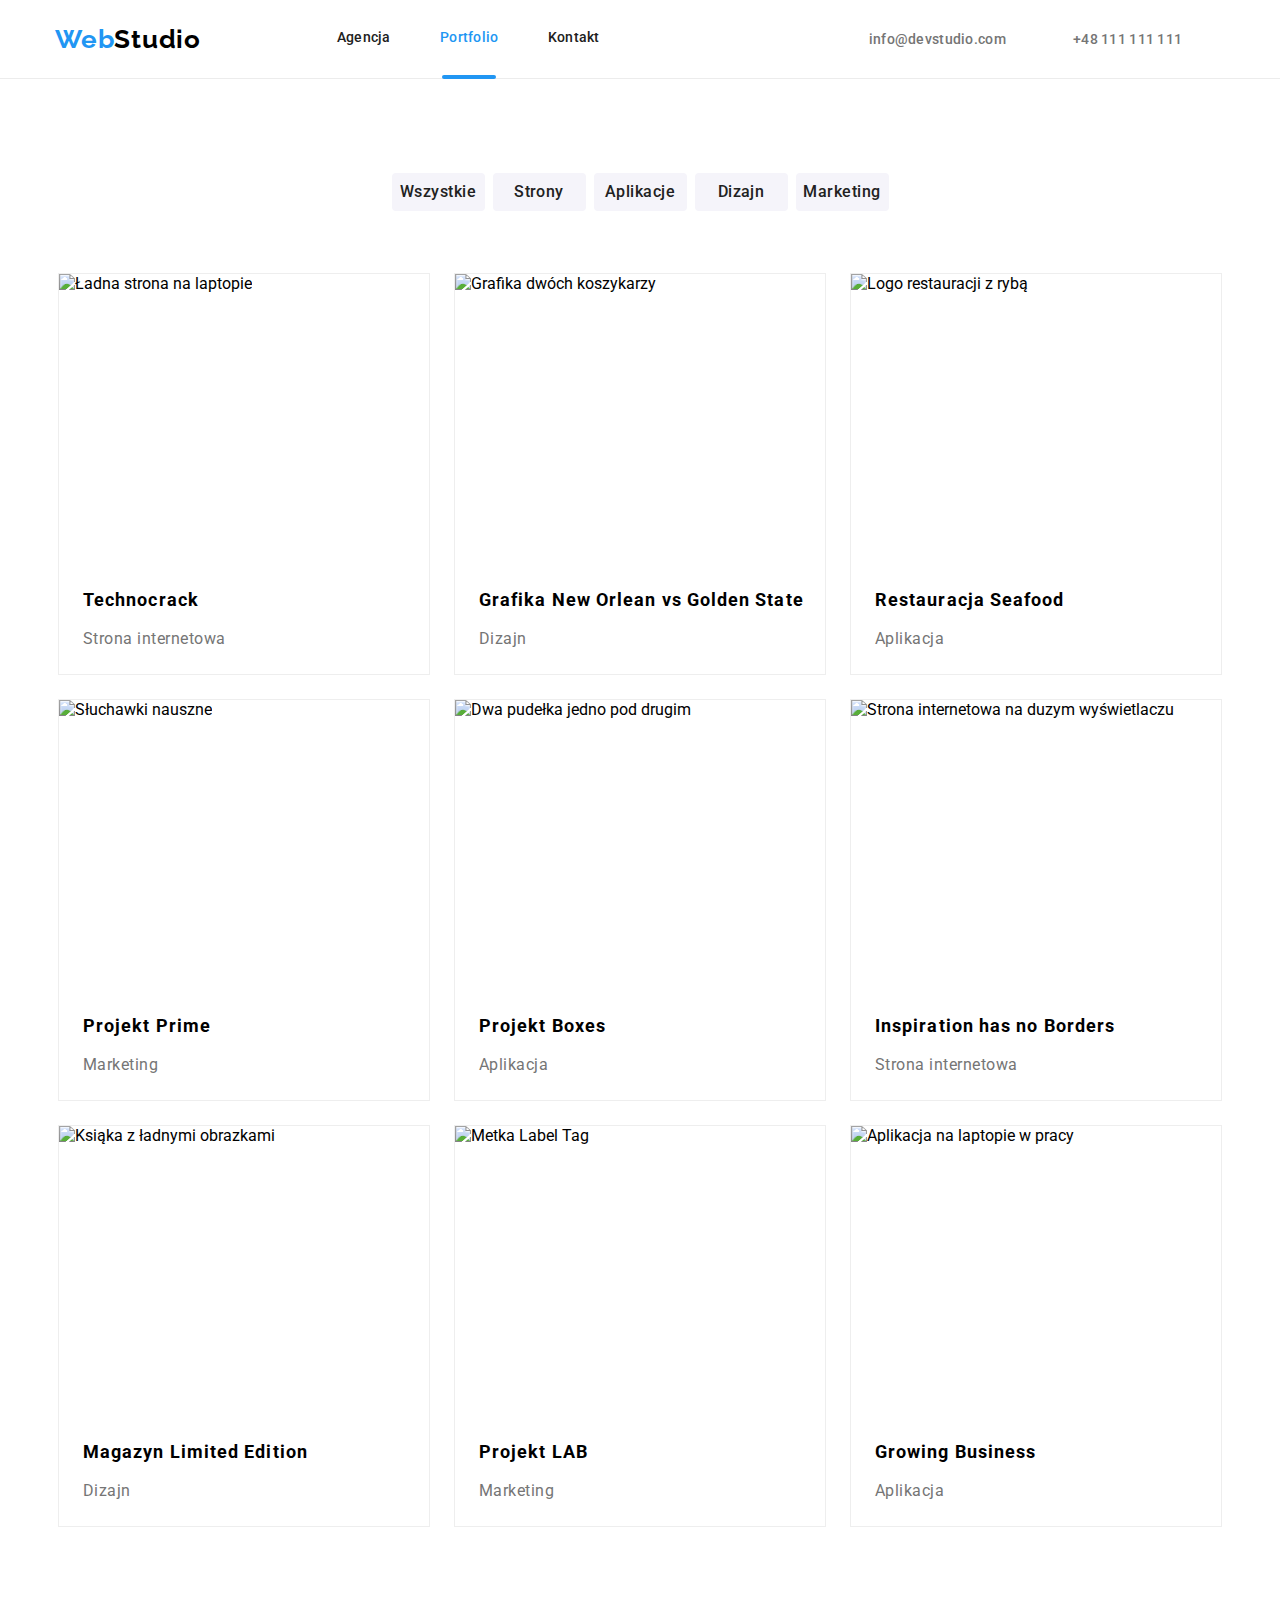
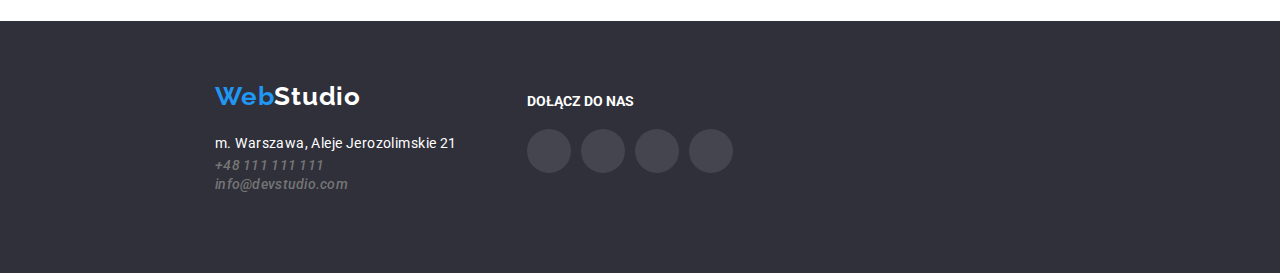
==== commit 503361be: "Portfolio hover on image update." ====
--- a/portfolio.html
+++ b/portfolio.html
@@ -32,8 +32,12 @@
                 <a class="header__menu__text" href="studio.html">Agencja</a>
               </li>
               <li class="header__menu__list">
-                <a class="header__menu__text" href="portfolio.html"
-                  >Portfolio</a
+                <a
+                  class="header__menu__text header__menu--active-page"
+                  href="portfolio.html"
+                  ><span class="header__menu__spotlight--active-page"
+                    >Portfolio</span
+                  ></a
                 >
               </li>
               <li class="header__menu__list">
@@ -81,10 +85,20 @@
           <ul class="app__container">
             <li class="app__list">
               <figure>
-                <img
-                  src="images-portfolio/img.jpg"
-                  alt="Ładna strona na laptopie"
-                />
+                <div class="app__hidden">
+                  <img
+                    src="images-portfolio/img.jpg"
+                    alt="Ładna strona na laptopie"
+                  />
+                  <div class="app__cover">
+                    <p class="app__text-hide">
+                      Technocrack jest popularną platformą wykorzystywaną do
+                      rozpowszechniania koronawirusa. Firmy wykorzystują tę
+                      platformę do celów szpiegowskich i ataków na
+                      niezabezpieczone serwery konkurencji
+                    </p>
+                  </div>
+                </div>
                 <figcaption>
                   <h4 class="app__item__header">Technocrack</h4>
                   <p class="app__item__description">Strona internetowa</p>
@@ -93,10 +107,20 @@
             </li>
             <li class="app__list">
               <figure>
-                <img
-                  src="images-portfolio/img-2.jpg"
-                  alt="Grafika dwóch koszykarzy"
-                />
+                <div class="app__hidden">
+                  <img
+                    src="images-portfolio/img-2.jpg"
+                    alt="Grafika dwóch koszykarzy"
+                  />
+                  <div class="app__cover">
+                    <p class="app__text-hide">
+                      Technocrack jest popularną platformą wykorzystywaną do
+                      rozpowszechniania koronawirusa. Firmy wykorzystują tę
+                      platformę do celów szpiegowskich i ataków na
+                      niezabezpieczone serwery konkurencji
+                    </p>
+                  </div>
+                </div>
                 <figcaption>
                   <h4 class="app__item__header">
                     Grafika New Orlean vs Golden State
@@ -107,10 +131,20 @@
             </li>
             <li class="app__list">
               <figure>
-                <img
-                  src="images-portfolio/img-3.jpg"
-                  alt="Logo restauracji z rybą"
-                />
+                <div class="app__hidden">
+                  <img
+                    src="images-portfolio/img-3.jpg"
+                    alt="Logo restauracji z rybą"
+                  />
+                  <div class="app__cover">
+                    <p class="app__text-hide">
+                      Technocrack jest popularną platformą wykorzystywaną do
+                      rozpowszechniania koronawirusa. Firmy wykorzystują tę
+                      platformę do celów szpiegowskich i ataków na
+                      niezabezpieczone serwery konkurencji
+                    </p>
+                  </div>
+                </div>
                 <figcaption>
                   <h4 class="app__item__header">Restauracja Seafood</h4>
                   <p class="app__item__description">Aplikacja</p>
@@ -119,7 +153,20 @@
             </li>
             <li class="app__list">
               <figure>
-                <img src="images-portfolio/img-4.jpg" alt="Słuchawki nauszne" />
+                <div class="app__hidden">
+                  <img
+                    src="images-portfolio/img-4.jpg"
+                    alt="Słuchawki nauszne"
+                  />
+                  <div class="app__cover">
+                    <p class="app__text-hide">
+                      Technocrack jest popularną platformą wykorzystywaną do
+                      rozpowszechniania koronawirusa. Firmy wykorzystują tę
+                      platformę do celów szpiegowskich i ataków na
+                      niezabezpieczone serwery konkurencji
+                    </p>
+                  </div>
+                </div>
                 <figcaption>
                   <h4 class="app__item__header">Projekt Prime</h4>
                   <p class="app__item__description">Marketing</p>
@@ -128,10 +175,20 @@
             </li>
             <li class="app__list">
               <figure>
-                <img
-                  src="images-portfolio/img-5.jpg"
-                  alt="Dwa pudełka jedno pod drugim"
-                />
+                <div class="app__hidden">
+                  <img
+                    src="images-portfolio/img-5.jpg"
+                    alt="Dwa pudełka jedno pod drugim"
+                  />
+                  <div class="app__cover">
+                    <p class="app__text-hide">
+                      Technocrack jest popularną platformą wykorzystywaną do
+                      rozpowszechniania koronawirusa. Firmy wykorzystują tę
+                      platformę do celów szpiegowskich i ataków na
+                      niezabezpieczone serwery konkurencji
+                    </p>
+                  </div>
+                </div>
                 <figcaption>
                   <h4 class="app__item__header">Projekt Boxes</h4>
                   <p class="app__item__description">Aplikacja</p>
@@ -140,10 +197,20 @@
             </li>
             <li class="app__list">
               <figure>
-                <img
-                  src="images-portfolio/img-6.jpg"
-                  alt="Strona internetowa na duzym wyświetlaczu"
-                />
+                <div class="app__hidden">
+                  <img
+                    src="images-portfolio/img-6.jpg"
+                    alt="Strona internetowa na duzym wyświetlaczu"
+                  />
+                  <div class="app__cover">
+                    <p class="app__text-hide">
+                      Technocrack jest popularną platformą wykorzystywaną do
+                      rozpowszechniania koronawirusa. Firmy wykorzystują tę
+                      platformę do celów szpiegowskich i ataków na
+                      niezabezpieczone serwery konkurencji
+                    </p>
+                  </div>
+                </div>
                 <figcaption>
                   <h4 class="app__item__header">Inspiration has no Borders</h4>
                   <p class="app__item__description">Strona internetowa</p>
@@ -152,10 +219,20 @@
             </li>
             <li class="app__list">
               <figure>
-                <img
-                  src="images-portfolio/img-7.jpg"
-                  alt="Ksiąka z ładnymi obrazkami"
-                />
+                <div class="app__hidden">
+                  <img
+                    src="images-portfolio/img-7.jpg"
+                    alt="Ksiąka z ładnymi obrazkami"
+                  />
+                  <div class="app__cover">
+                    <p class="app__text-hide">
+                      Technocrack jest popularną platformą wykorzystywaną do
+                      rozpowszechniania koronawirusa. Firmy wykorzystują tę
+                      platformę do celów szpiegowskich i ataków na
+                      niezabezpieczone serwery konkurencji
+                    </p>
+                  </div>
+                </div>
                 <figcaption>
                   <h4 class="app__item__header">Magazyn Limited Edition</h4>
                   <p class="app__item__description">Dizajn</p>
@@ -164,7 +241,17 @@
             </li>
             <li class="app__list">
               <figure>
-                <img src="images-portfolio/img-8.jpg" alt="Metka Label Tag" />
+                <div class="app__hidden">
+                  <img src="images-portfolio/img-8.jpg" alt="Metka Label Tag" />
+                  <div class="app__cover">
+                    <p class="app__text-hide">
+                      Technocrack jest popularną platformą wykorzystywaną do
+                      rozpowszechniania koronawirusa. Firmy wykorzystują tę
+                      platformę do celów szpiegowskich i ataków na
+                      niezabezpieczone serwery konkurencji
+                    </p>
+                  </div>
+                </div>
                 <figcaption>
                   <h4 class="app__item__header">Projekt LAB</h4>
                   <p class="app__item__description">Marketing</p>
@@ -173,10 +260,20 @@
             </li>
             <li class="app__list">
               <figure>
-                <img
-                  src="images-portfolio/img-9.jpg"
-                  alt="Aplikacja na laptopie w pracy"
-                />
+                <div class="app__hidden">
+                  <img
+                    src="images-portfolio/img-9.jpg"
+                    alt="Aplikacja na laptopie w pracy"
+                  />
+                  <div class="app__cover">
+                    <p class="app__text-hide">
+                      Technocrack jest popularną platformą wykorzystywaną do
+                      rozpowszechniania koronawirusa. Firmy wykorzystują tę
+                      platformę do celów szpiegowskich i ataków na
+                      niezabezpieczone serwery konkurencji
+                    </p>
+                  </div>
+                </div>
                 <figcaption>
                   <h4 class="app__item__header">Growing Business</h4>
                   <p class="app__item__description">Aplikacja</p>
--- a/css/portfolio.css
+++ b/css/portfolio.css
@@ -33,16 +33,16 @@
 
 .header {
   border-bottom: 1px solid #ececec;
-  display: flex;
-  width: 100%;
-  max-height: 80px;
-  flex-shrink: 0;
 }
 
 .header__position {
   display: flex;
-  margin: 0px 215px;
-  width: 100%;
+  flex-direction: row;
+  justify-content: flex-start;
+  align-items: center;
+  padding: 24px 15px;
+  min-width: 320px;
+  max-width: 1200px;
 }
 
 .logo-title {
@@ -54,8 +54,6 @@
   line-height: normal;
   letter-spacing: 0.78px;
   text-decoration: none;
-  margin-top: 24px;
-  margin-bottom: 25px;
   padding: 0px;
 }
 
@@ -81,14 +79,43 @@
   line-height: 1.14;
   letter-spacing: 0.28px;
   padding-left: 93px;
-  /* margin-top: 8px;
-  margin-bottom: 0px; */
 }
 
 .header__menu__list:not(:last-child) {
   padding-right: 46px;
 }
 
+.header__menu--active-page::after {
+  content: "";
+  display: block;
+  position: relative;
+  width: 54px;
+  height: 4px;
+  flex-shrink: 0;
+  background: #2196f3;
+  border-radius: 2px;
+  top: 30px;
+  margin: auto;
+}
+
+.header__menu__spotlight--active-page {
+  color: var(--brand-color);
+}
+
+.header__flex {
+  display: flex;
+  flex-direction: row;
+  justify-content: center;
+  align-items: center;
+  padding: 0;
+  width: 100%;
+  list-style: none;
+}
+
+.header__menu__list:not(:last-child) {
+  padding-right: 46px;
+}
+
 .header__menu a {
   color: #212121;
   font-size: 14px;
@@ -104,23 +131,7 @@
   font-weight: 500;
   line-height: normal;
   letter-spacing: 0.28px;
-}
-
-.contact {
-  color: #757575;
-  font-size: 14px;
-  font-weight: 500;
-  line-height: normal;
-  letter-spacing: 0.28px;
-  text-decoration: none;
-}
-
-.contact:hover {
-  color: var(--brand-color);
-  font-size: 14px;
-  font-weight: 500;
-  line-height: normal;
-  letter-spacing: 0.28px;
+  transition: 250ms cubic-bezier(0.4, 0, 0.2, 1);
 }
 
 .contact__display {
@@ -143,12 +154,6 @@
   margin-left: 50px;
 }
 
-.header__flex {
-  display: flex;
-  justify-content: space-between;
-  flex-grow: 1;
-}
-
 .header__contact__text {
   text-decoration: none;
   color: #757575;
@@ -161,6 +166,12 @@
 
 .header__contact__text:hover {
   color: var(--brand-color);
+  transition: 250ms cubic-bezier(0.4, 0, 0.2, 1);
+}
+
+.header__contact__text:hover svg {
+  fill: var(--brand-color);
+  transition: 250ms cubic-bezier(0.4, 0, 0.2, 1);
 }
 
 /* MAIN CONTENT */
@@ -194,7 +205,7 @@
 }
 
 .button:hover {
-  color: #f5f4fa;
+  color: pink;
   border-radius: 4px;
   background: var(--brand-color);
   /* shadow-middle */
@@ -234,7 +245,10 @@
   display: flex;
   flex-wrap: wrap;
   justify-content: center;
+  padding-left: 0px;
   padding-bottom: 82px;
+  width: 1200px;
+  margin: auto;
 }
 
 .container__position {
@@ -242,7 +256,52 @@
   margin-top: 50px;
 }
 
-/* FOOTER */
+.app__list:hover,
+.app__list:focus {
+  box-shadow: 1px 4px 6px 0px rgba(0, 0, 0, 0.16),
+    0px 4px 4px 0px rgba(0, 0, 0, 0.06), 0px 1px 1px 0px rgba(0, 0, 0, 0.12);
+}
+
+.app__hidden {
+  position: relative;
+  overflow: hidden;
+  width: 370px;
+  height: 294px;
+}
+
+.app__text-hide {
+  position: absolute;
+  width: 301px;
+  height: 196px;
+  font-weight: 400;
+  font-size: 18px;
+  line-height: 28px;
+  letter-spacing: 0.03em;
+  color: #ffffff;
+  background-color: #2196f3e5;
+
+  transform: translateY(100%);
+  transition-property: transform;
+  transition-duration: 250ms;
+  transition-timing-function: cubic-bezier(0.4, 0, 0.2, 1);
+
+  text-align: start;
+  top: 0;
+  left: 0;
+  width: 100%;
+  height: 100%;
+  align-items: center;
+  padding-right: 45px;
+  padding-left: 24px;
+  margin: 0;
+  display: flex;
+}
+
+.app__hidden:hover .app__text-hide {
+  transform: translateX(0);
+}
+
+/* footer */
 
 .footer {
   background: #2f303a;
@@ -287,14 +346,22 @@
   letter-spacing: 0.42px;
 }
 
-.foot .contact {
-  color: rgba(255, 255, 255, 0.6);
-  font-family: var(--brand-font);
-  font-size: 14px;
-  font-style: normal;
-  font-weight: 400;
-  line-height: 24px;
-  letter-spacing: 0.42px;
+.contact {
+  color: #757575;
+  font-size: 14px;
+  font-weight: 500;
+  line-height: normal;
+  letter-spacing: 0.28px;
+  text-decoration: none;
+}
+
+.contact:hover {
+  color: var(--brand-color);
+  font-size: 14px;
+  font-weight: 500;
+  line-height: normal;
+  letter-spacing: 0.28px;
+  transition: 250ms cubic-bezier(0.4, 0, 0.2, 1);
 }
 
 .foot:hover .contact:hover {
